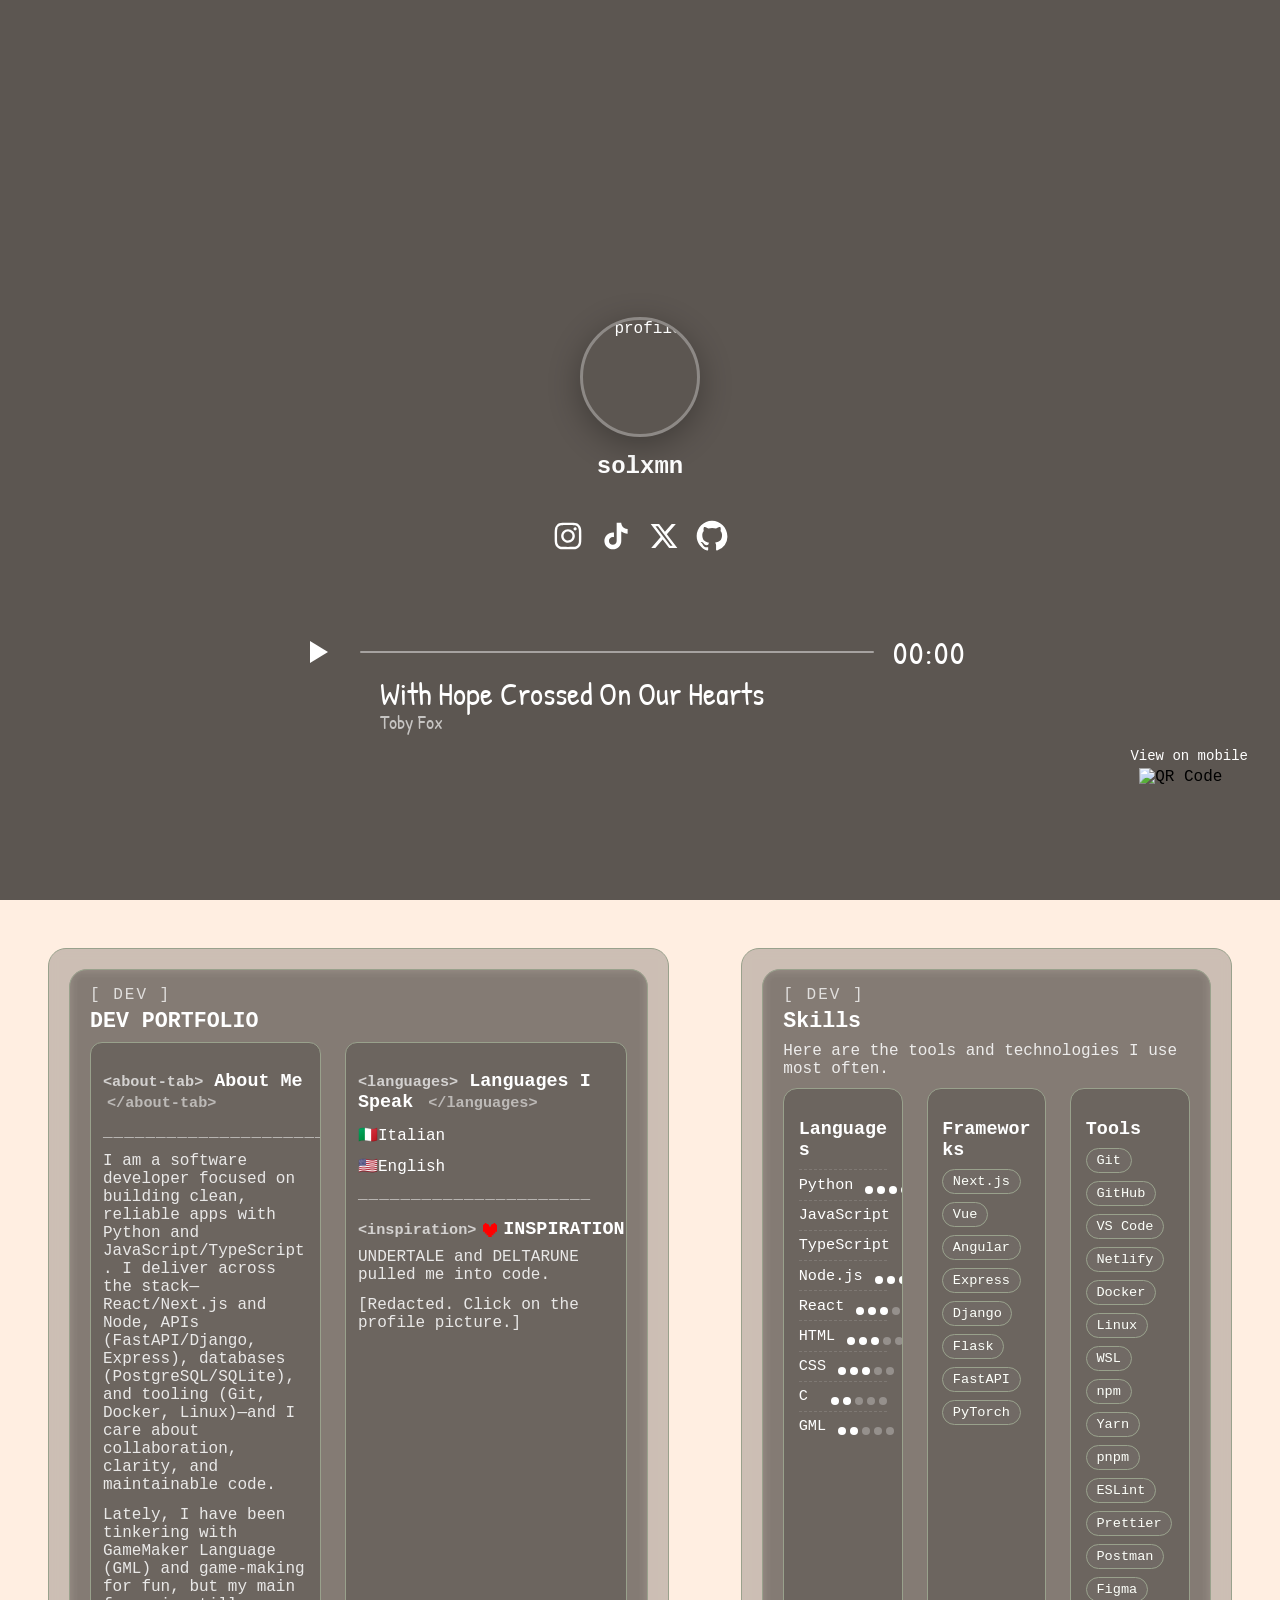
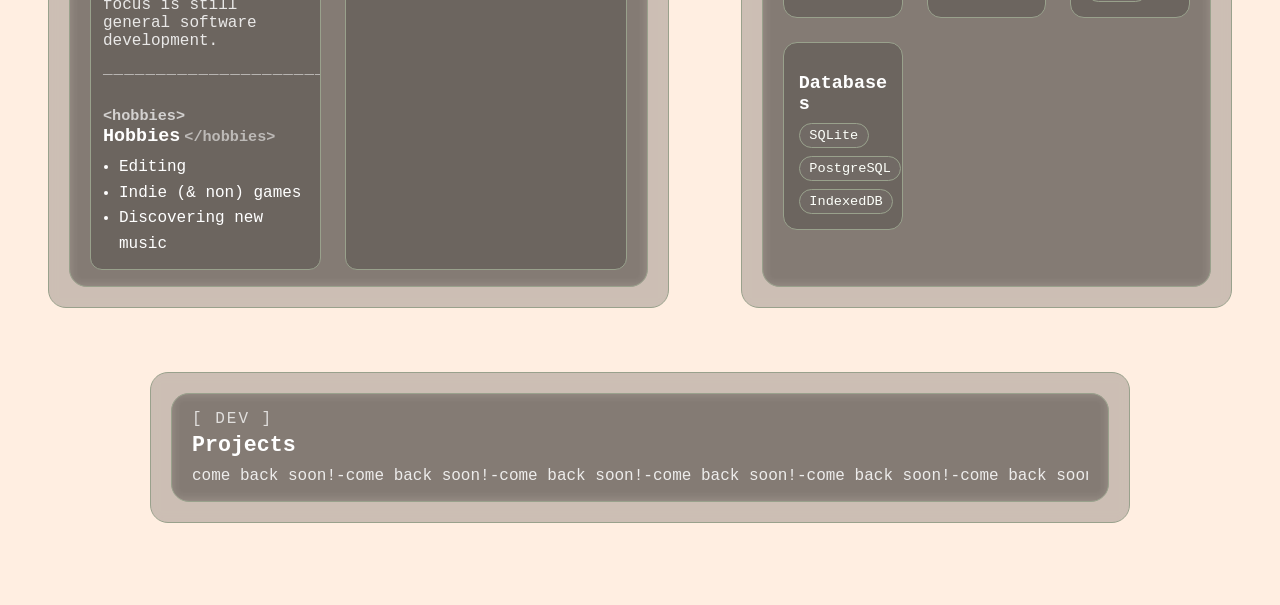
==== index.html @ a29a9b59 "add" ====
<!DOCTYPE html>
<html lang="en">
<head>
    <meta charset="UTF-8">
    <meta name="viewport" content="width=device-width, initial-scale=1.0">
    <title>solxmn | Instagram, TikTok</title>
    <style>
        @import url('https://fonts.googleapis.com/css2?family=Patrick+Hand&display=swap');
        * { margin: 0; padding: 0; box-sizing: border-box; }
        body { font-family: 'Space Mono', monospace; background-color: #ffeee1; overflow-x: hidden; }
        :root { --outer-card-bg: rgba(0,0,0,0.20); --subcard-bg: rgba(0,0,0,0.18); }

        #mobileOverlay { position: fixed; inset: 0; background: rgba(0,0,0,0.92); color: #fff; z-index: 3000; display: none; align-items: center; justify-content: center; text-align: center; padding: 2rem; }
        #mobileOverlay .inner { max-width: 520px; display: flex; flex-direction: column; gap: 0.75rem; }
        #mobileOverlay .title { font-family: 'Patrick Hand', cursive; font-size: 2rem; letter-spacing: 2px; }
        #mobileOverlay .message { font-size: 1.05rem; color: rgba(255,255,255,0.9); line-height: 1.6; }
        @media (max-width: 768px) {
            #mobileOverlay { display: flex; }
            html, body { height: 100%; }
            body { overflow: hidden; }
        }

        .background-video { position: fixed; top: 0; left: 0; width: 100%; height: 100%; object-fit: cover; z-index: -3; opacity: 0.3; filter: blur(20px); transform: scale(1.1); }
        
        .hero-background { position: relative; height: 100vh; width: 100%; overflow: hidden; }
        .hero-video { position: absolute; inset: 0; width: 100%; height: 100%; object-fit: cover; z-index: -2; }
        .hero-tint { position: absolute; inset: 0; background: rgba(0,0,0,0.64); z-index: -1; }
        .hero-content { position: relative; z-index: 1; display: flex; flex-direction: column; align-items: center; justify-content: center; height: 100vh; color: #fff; text-align: center; }

        .profile-video-container { width: 120px; height: 120px; border-radius: 50%; overflow: hidden; margin-bottom: 1rem; position: relative; border: 3px solid rgba(255,255,255,0.3); box-shadow: 0 8px 32px rgba(0,0,0,0.3); pointer-events: auto; cursor: pointer; user-select: auto; }
        .profile-video-wrapper { position: relative; width: 100%; height: 100%; }
        .profile-video-wrapper img { position: absolute; inset: 0; width: 100%; height: 100%; object-fit: cover; object-position: 45% 50%; display: block; }
        .profile-title { font-size: 1.5rem; font-weight: 700; margin-bottom: 0.5rem; }
        .profile-description { font-size: 1rem; opacity: 0.9; margin-bottom: 2rem; }

        .social-icons { display: flex; gap: 1rem; margin-bottom: 2rem; }
        .social-icon { width: 32px; height: 32px; color: white; transition: transform 0.2s; }
        .social-icon:hover { transform: scale(1.075); }

        
        .top-bar { position: fixed; top: 0; left: 0; right: 0; z-index: 200; padding: 1rem; }
        .top-bar-content { max-width: 580px; margin: 0 auto; display: flex; justify-content: space-between; align-items: center; }

        @media (max-width: 768px) {
            .profile-video-container { width: 100px; height: 100px; }
        }

        .click-prompt { font-family: 'Patrick Hand', cursive; font-size: 1.1rem; color: rgba(255, 255, 255, 0.4); text-align: center; margin-bottom: 0.75rem; letter-spacing: 1px; animation: float-text 2s ease-in-out infinite; }
        @keyframes float-text { 0%, 100% { transform: translateY(0px); } 50% { transform: translateY(-8px); } }
        
        .media-player { margin-top: 3rem; color: #fff; display: flex; flex-direction: column; align-items: center; gap: 0.25rem; user-select: none; position: absolute; left: 50%; transform: translateX(-50%); top: calc(50vh + 120px); z-index: 400; padding: 0.75rem 0; }
        .player-row { display: flex; align-items: center; gap: 1rem; }
        .play-button { width: 44px; height: 44px; background: transparent; border: none; cursor: pointer; display: grid; place-items: center; }
        .play-button .icon-play { width: 0; height: 0; border-left: 18px solid #fff; border-top: 11px solid transparent; border-bottom: 11px solid transparent; }
        .play-button .icon-pause { position: relative; width: 18px; height: 22px; display: none; }
        .play-button .icon-pause:before, .play-button .icon-pause:after { content: ''; position: absolute; top: 0; bottom: 0; width: 5px; border-radius: 1px; background: #fff; }
        .play-button .icon-pause:before { left: 0; } .play-button .icon-pause:after { right: 0; }
        .media-player.playing .icon-play { display: none; } .media-player.playing .icon-pause { display: block; }

        .progress-container { position: relative; width: 520px; height: 26px; cursor: pointer; }
        .progress-base, .progress-fill { position: absolute; left: 0; right: 0; top: 50%; transform: translateY(-50%); height: 14px; pointer-events: none; }
        .progress-fill { overflow: hidden; width: 0%; }
        .progress-base svg, .progress-fill svg { width: 100%; height: 14px; display: block; }
        .progress-base path { stroke: rgba(255,255,255,0.45); stroke-width: 2; fill: none; stroke-linecap: round; }
        .progress-fill path { stroke: #fff; stroke-width: 2; fill: none; stroke-linecap: round; }

        .time-text { font-family: 'Patrick Hand', cursive; font-size: 2rem; letter-spacing: 2px; min-width: 90px; text-align: left; }
        .track-meta { text-align: left; width: 100%; max-width: 520px; }
        .track-title { font-family: 'Patrick Hand', cursive; font-size: 2rem; line-height: 1; }
        .track-artist { font-family: 'Patrick Hand', cursive; font-size: 1.25rem; color: rgba(255,255,255,0.65); line-height: 1; margin-top: 0.15rem; }
        @media (max-width: 768px) { .progress-container { width: 300px; } .time-text { font-size: 1.6rem; min-width: 70px; } .track-meta { max-width: 300px; } .track-title { font-size: 1.6rem; } .track-artist { font-size: 1rem; } }

        
    .scroll-prompt { position: absolute; left: 50%; transform: translateX(-50%); bottom: 48px; color: #fff; text-align: center; z-index: 401; user-select: none; pointer-events: none; transition: opacity 0.35s ease; opacity: 0.9; }
        .scroll-prompt.hidden { opacity: 0; }
        .scroll-prompt .prompt-text { font-family: 'Patrick Hand', cursive; font-size: 2rem; letter-spacing: 2px; text-shadow: 0 2px 10px rgba(0,0,0,0.45); }
        .scroll-prompt .arrow { margin: 0.35rem auto 0; width: 42px; height: 42px; animation: arrowBounce 1.6s ease-in-out infinite; opacity: 0.95; }
        .scroll-prompt .arrow svg { width: 100%; height: 100%; display: block; }
        @keyframes arrowBounce { 0%,100% { transform: translateY(0); } 50% { transform: translateY(8px); } }

        
        .ascii-sep { display: block; clear: both; width: 100%; margin: 0.6rem 0 0.7rem 0; color: rgba(255,255,255,0.65); letter-spacing: 1px; font-family: 'Space Mono', monospace; }
        .ascii-title { font-family: 'Space Mono', monospace; color: rgba(255,255,255,0.75); letter-spacing: 2px; margin-bottom: 0.3rem; }
        .ascii-ruler { position: absolute; left: 6px; top: 28px; bottom: 16px; width: 8px; pointer-events: none; color: rgba(255,255,255,0.5); font-family: 'Space Mono', monospace; font-size: 12px; line-height: 12px; white-space: pre; }
        .tag { font-family: 'Space Mono', monospace; color: rgba(255,255,255,0.7); font-size: 0.85rem; }
        .tag-close { color: rgba(255,255,255,0.55); margin-left: 0.25rem; }
        .section-header { display: flex; align-items: center; gap: 0.5rem; }
        .title-with-hearts { display: inline-flex; align-items: center; gap: 0.4rem; }
        .heart-inline { width: 14px; height: 14px; }

        /* Keep closing tag tight to the right heart */
        #about .section-header .title-with-hearts { display: inline-flex; white-space: nowrap; }
        #about .section-header .title-with-hearts .tag-close { margin-left: 0.25rem; margin-right: 0; }

        
    .ascii-card { position: relative; padding: 1rem 1.25rem; border: 1px solid #99a18c; border-radius: 18px; color: #ffffff; background: var(--outer-card-bg); backdrop-filter: blur(6px); -webkit-backdrop-filter: blur(6px); overflow: hidden; width: 100%; box-sizing: border-box; }
        .ascii-card:before { content: "+------------------------------+"; position: absolute; top: -12px; left: 8px; font-family: 'Space Mono', monospace; font-size: 12px; color: rgba(255,255,255,0.55); }
        .ascii-card:after { content: "+------------------------------+"; position: absolute; bottom: -12px; right: 8px; font-family: 'Space Mono', monospace; font-size: 12px; color: rgba(255,255,255,0.55); }
        
        
        @media (max-width: 479px) {
            .ascii-card { padding: 0.85rem 1rem; }
            .ascii-card:before, .ascii-card:after { font-size: 11px; }
            .ascii-card:before { left: 6px; }
            .ascii-card:after { right: 6px; }
        }

        
        .section { position: relative; z-index: 1; padding: 1rem; margin: 2rem auto; }
    .section .section-inner { max-width: 980px; margin: 0 auto; padding: 1.25rem; border: 1px solid #99a18c; border-radius: 18px; color: #ffffff; background: var(--outer-card-bg); backdrop-filter: blur(6px); -webkit-backdrop-filter: blur(6px); overflow: hidden; }
        
        
        @media (max-width: 479px) {
            .section { padding: 0.5rem; margin: 1.5rem auto; }
            .section .section-inner { padding: 1rem; }
        }
        
        @media (min-width: 480px) and (max-width: 767px) {
            .section { padding: 0.75rem; margin: 1.75rem auto; }
            .section .section-inner { padding: 1.1rem; }
        }
        
        .section h2 { font-size: 1.35rem; margin-bottom: 0.6rem; }
        .section h3 { font-size: 1.05rem; margin: 1rem 0 0.5rem; }
    .section .muted { color: rgba(255,255,255,0.85); }
    
    #skills .section-inner { background: var(--outer-card-bg); }

        
    .about-skills-grid { max-width: 1720px; margin: 2rem auto; padding: 0 1rem; display: grid; grid-template-columns: 1fr; gap: 2rem; }
        .about-skills-grid .section { margin: 0; min-width: 0; }
        .about-skills-grid .section .section-inner { max-width: none; width: 100%; margin: 0; min-width: 0; }
        .about-skills-grid .section .ascii-card { min-width: 0; }
        
        
        @media (min-width: 768px) {
            .about-skills-grid { padding: 0 2rem; gap: 2.5rem; }
        }
        
        
        @media (min-width: 1024px) {
            /* Make About wider and gently enlarge Skills */
            .about-skills-grid { grid-template-columns: 1.5fr 1.2fr; align-items: stretch; }
            .about-skills-grid .section { align-self: stretch; }
            
            .about-skills-grid .section,
            .about-skills-grid .section .section-inner,
            .about-skills-grid .section .ascii-card { height: 100%; }
            
            /* Prevent cards from hugging the viewport edges on medium/large screens */
            .about-skills-grid #about { margin-left: 0; margin-right: 0; }
            .about-skills-grid #skills { margin-left: 0; }
        }

        
        .skills-grid { display: grid; grid-template-columns: 1fr; gap: 1rem; margin-top: 0.6rem; width: 100%; overflow: hidden; }
    
    
    @media (max-width: 479px) {
        .skills-grid { gap: 0.8rem; }
        .skill-card { padding: 0.75rem; }
    }
    
     
    @media (min-width: 480px) and (max-width: 599px) { 
        .skills-grid { grid-template-columns: repeat(2, minmax(0,1fr)); gap: 1rem; } 
    }
    
     
    @media (min-width: 600px) and (max-width: 899px) { 
        .skills-grid { grid-template-columns: repeat(2, minmax(0,1fr)); gap: 1.25rem; } 
    }
    
     
    @media (min-width: 900px) and (max-width: 1199px) { 
        .skills-grid { grid-template-columns: repeat(2, minmax(0,1fr)); gap: 1.25rem; } 
    }
    
     
    @media (min-width: 1200px) { 
        .skills-grid { grid-template-columns: repeat(3, minmax(0,1fr)); gap: 1.5rem; } 
    }
    
    .skill-card { border: 1px solid #99a18c; border-radius: 14px; padding: 0.9rem; background: var(--subcard-bg); width: 100%; box-sizing: border-box; overflow: hidden; min-width: 0; }
        .skill-badges { display: flex; flex-wrap: wrap; gap: 0.5rem; margin-top: 0.5rem; }
        .badge { font-size: 0.85rem; padding: 0.25rem 0.6rem; border: 1px solid #99a18c; border-radius: 999px; color: #fdfffa; background: rgba(255,255,255,0.03); }
        
        
        @media (max-width: 479px) {
            .skill-badges { gap: 0.4rem; }
            .badge { font-size: 0.8rem; padding: 0.2rem 0.5rem; }
        }
        .level { display: flex; align-items: center; gap: 0.25rem; margin-top: 0.6rem; }
        .dot { width: 8px; height: 8px; border-radius: 50%; background: rgba(255,255,255,0.28); }
        .dot.filled { background: #ffffff; }
        .skill-row { display: flex; align-items: center; justify-content: space-between; gap: 0.75rem; padding: 0.35rem 0; border-top: 1px dashed rgba(255,255,255,0.12); }
        .skill-row:first-child { border-top: none; }
        .skill-name { font-size: 0.95rem; word-wrap: break-word; overflow-wrap: break-word; }

        
        .projects-grid { display: grid; grid-template-columns: 1fr; gap: 1rem; }
        @media (min-width: 780px) { .projects-grid { grid-template-columns: repeat(2, minmax(0,1fr)); } }
    .project-card { display: flex; flex-direction: column; gap: 0.75rem; border: 1px solid #99a18c; border-radius: 16px; padding: 1rem; background: rgba(0,0,0,0.18); }
        .project-title { font-size: 1.1rem; font-weight: 700; }
        .project-desc { color: rgba(255,255,255,0.9); line-height: 1.55; }
        .tech-list { display: flex; flex-wrap: wrap; gap: 0.4rem; }
        .tech { font-size: 0.8rem; padding: 0.2rem 0.5rem; border: 1px solid #99a18c; border-radius: 999px; color: #fdfffa; background: rgba(255,255,255,0.06); }
        .project-actions { display: flex; gap: 0.5rem; margin-top: 0.25rem; }
        .btn { display: inline-block; padding: 0.5rem 0.9rem; border-radius: 12px; border: 1px solid #99a18c; color: #fdfffa; text-decoration: none; transition: background 0.2s, transform 0.2s; }
        .btn:hover { background: #99a18c; transform: translateY(-1px); }
        .btn.secondary { background: rgba(255,255,255,0.03); }
        .btn[aria-disabled="true"] { opacity: 0.6; pointer-events: none; }

    
    .marquee { position: relative; overflow: hidden; width: 100%; margin-top: 0.5rem; }
    .marquee__track { display: inline-flex; white-space: nowrap; gap: 0; align-items: center; will-change: transform; animation: marquee-left 14s linear infinite; font-size: 0; }
    .marquee__item { flex: 0 0 auto; font-size: 1rem; }
    @keyframes marquee-left { from { transform: translateX(0); } to { transform: translateX(-50%); } }
    @media (prefers-reduced-motion: reduce) { .marquee__track { animation: none; } }

    
    .ascii-card h2 { margin-top: 0.25rem; }
        #about .about-grid { display: grid; grid-template-columns: 1fr; gap: 1rem; margin-top: 0.5rem; overflow: hidden; }
    
    
    @media (min-width: 480px) {
        #about .about-grid { gap: 1.25rem; }
    }
    
     
    @media (min-width: 780px) { 
        #about .about-grid { grid-template-columns: 0.9fr 1.1fr; gap: 1.5rem; } 
    }
    
    #about .card-block { background: var(--subcard-bg); border: 1px solid #99a18c; border-radius: 12px; padding: 0.75rem; width: 100%; box-sizing: border-box; overflow: hidden; }
    
    
    @media (max-width: 479px) {
        #about .card-block { padding: 0.65rem; }
        #about .about-grid { gap: 0.8rem; }
    }
        #about ul { margin-left: 1rem; line-height: 1.6; word-wrap: break-word; }
        #about .kv { display: grid; grid-template-columns: auto 1fr; gap: 0.25rem 0.5rem; align-items: baseline; }
        #about .kv dt { color: rgba(255,255,255,0.85); word-wrap: break-word; }
        #about .kv dd { color: rgba(255,255,255,0.95); word-wrap: break-word; }
    #about .spoken-langs { line-height: 1.9; }
    
    #about .spoken-langs + .ascii-sep { margin-top: 0.2rem; }
    
    #about h3 { font-size: 1.15rem; word-wrap: break-word; }
    #about .tag, #about .tag-close { font-size: 0.95rem; }
    #about p { word-wrap: break-word; overflow-wrap: break-word; }
    
    #skills h3 { font-size: 1.15rem; word-wrap: break-word; }
    #skills p { word-wrap: break-word; overflow-wrap: break-word; }
    
    #about .inspiration-lead { margin-bottom: 0.5rem; }
    #about .inspiration-list { margin-left: 1rem; line-height: 1.9; margin-top: 0.6rem; margin-bottom: 0.85rem; }
    #about .inspiration-list li { margin: 0.35rem 0 0.6rem; }
    #about .inspiration-list strong { font-weight: 800; letter-spacing: 1px; font-size: 1.12rem; }
    #about .inspiration-note { margin-top: 0.65rem; }
    #about .games-block { margin-top: 0.35rem; }
    #about .game-title { font-weight: 700; letter-spacing: 1px; font-size: 1.2rem; }

        
        .qr-code { position: fixed; bottom: 2rem; right: 2rem; z-index: 1000; display: flex; flex-direction: column; align-items: center; gap: 0.25rem; opacity: 0; transition: opacity 0.3s; }
        @media (min-width: 1022px) { .qr-code { opacity: 1; } }
        .qr-text { color: #fff; font-size: 0.875rem; font-weight: 500; text-align: center; mix-blend-mode: difference; }
        .qr-image { width: 100px; height: 100px; display: flex; align-items: center; justify-content: center; }
        .qr-image img { width: 100%; height: 100%; }
    </style>
    <script src="script.js" defer></script>
    <script>
        window.hasVisitedRedesign = localStorage.getItem('visitedRedesign') === 'true';
        document.addEventListener('DOMContentLoaded', () => {
            const fullInspirationText = document.getElementById('fullInspirationText');
            if (fullInspirationText) {
                fullInspirationText.style.display = window.hasVisitedRedesign ? 'block' : 'none';
            }
            const redactedText = document.getElementById('redactedText');
            if (redactedText) {
                redactedText.style.display = window.hasVisitedRedesign ? 'none' : 'block';
            }
        });
    </script>

</head>
<body>

<script type="module">
import { getDiscordGifUrl } from "./av.js";

// Top-level await works in <script type="module">
let gifUrl = null;

try {
    gifUrl = await getDiscordGifUrl();
} catch (error) {
    console.warn("Failed to fetch Discord GIF, using fallback:", error);
}

if (!gifUrl) {
    gifUrl = "https://fuchsia-grata-24.tiiny.site/somk.gif"; // Fallback to default gif
}

// Set the profile picture
const profileImg = document.querySelector('.profile-video-wrapper img');
if (profileImg) {
    profileImg.src = gifUrl;
    console.log("Avatar loaded:", gifUrl);
} else {
    console.error("Profile image element not found");
}
</script>

    <div id="mobileOverlay" role="dialog" aria-modal="true" aria-labelledby="mobileOverlayTitle">
        <div class="inner">
            <div class="title" id="mobileOverlayTitle">Desktop recommended</div>
            <div class="message">For the full experience, please view this portfolio on a desktop screen.</div>
        </div>
    </div>
    
    <div class="top-bar">
        <div class="top-bar-content">
        </div>
    </div>
    <div class="hero-background">
        <video class="hero-video" autoplay muted loop playsinline src="static/videos/river.mov"></video>
        <div class="hero-tint"></div>
        
        <div class="hero-content">
            <div class="profile-video-container">
                <div class="profile-video-wrapper">
                    <img src="" alt="profile" loading="eager" />
                </div>
            </div>
            
            <h1 class="profile-title">solxmn</h1>
        <p class="profile-description"></p>
            
            <div class="social-icons">
                <a href="https://www.instagram.com/soxl.mn/" target="_blank" rel="noopener noreferrer" class="social-icon">
                    <svg width="32" height="32" viewBox="0 0 24 24" fill="currentColor">
                        <path d="M12 2C9.2912 2 8.94131 2 7.86907 2.05643C7.03985 2.07241 6.21934 2.22888 5.44244 2.51919C4.78781 2.77878 4.23476 3.11738 3.67043 3.68172C3.11738 4.23476 2.76749 4.78781 2.51919 5.45372C2.27088 6.08578 2.10158 6.80813 2.05643 7.88036C2.01129 8.94131 2 9.27991 2 12C2 14.7088 2 15.0474 2.05643 16.1196C2.10158 17.1919 2.28217 17.9255 2.51919 18.5576C2.77878 19.2122 3.11738 19.7652 3.67043 20.3296C4.23476 20.8826 4.78781 21.2325 5.44244 21.4808C6.08578 21.7291 6.80813 21.8984 7.86907 21.9436C8.94131 21.9887 9.27991 22 12 22C14.7088 22 15.0474 22 16.1196 21.9436C17.1806 21.8984 17.9142 21.7178 18.5463 21.4808C19.2137 21.2306 19.8184 20.8377 20.3183 20.3296C20.8826 19.7652 21.2212 19.2009 21.4695 18.5576C21.7178 17.9142 21.8871 17.1919 21.9436 16.1196C21.9887 15.0587 22 14.7201 22 12C22 9.2912 21.9887 8.9526 21.9436 7.88036C21.9225 7.05065 21.7622 6.23037 21.4695 5.45372C21.2189 4.78649 20.8261 4.18182 20.3183 3.68172C19.754 3.11738 19.2122 2.77878 18.5463 2.51919C17.7686 2.23315 16.9482 2.08051 16.1196 2.06772C15.0474 2.01129 14.7088 2 12 2ZM11.0971 3.80587H12C14.6637 3.80587 14.9797 3.80587 16.0406 3.8623C16.6724 3.8686 17.2985 3.98313 17.8916 4.2009C18.3657 4.38149 18.693 4.59594 19.0429 4.94582C19.3928 5.29571 19.6072 5.63431 19.7991 6.09706C19.9345 6.45824 20.0925 6.97743 20.1377 7.95937C20.1828 9.00903 20.1941 9.32506 20.1941 12C20.1941 14.6637 20.1941 14.9797 20.1377 16.0406C20.1314 16.6724 20.0169 17.2985 19.7991 17.8916C19.6185 18.3657 19.3928 18.693 19.0429 19.0429C18.7043 19.3928 18.3657 19.6072 17.8916 19.7878C17.2992 20.0094 16.6731 20.1278 16.0406 20.1377C14.9797 20.1828 14.6637 20.1941 12 20.1941C9.32506 20.1941 9.00903 20.1941 7.95937 20.1377C7.3238 20.1322 6.69388 20.0177 6.09706 19.7991C5.63431 19.6072 5.307 19.3928 4.94582 19.0429C4.60722 18.7043 4.38149 18.3657 4.2009 17.8916C3.98313 17.2985 3.8686 16.6724 3.8623 16.0406C3.80587 14.9797 3.79458 14.6637 3.79458 12C3.79458 9.32506 3.80587 9.00903 3.85102 7.95937C3.85602 7.32375 3.97057 6.69376 4.18962 6.09706C3.98149 5.63431 4.59594 5.307 4.94582 4.94582C5.29571 4.60722 5.62302 4.38149 6.09706 4.2009C6.69376 3.98185 7.32375 3.86731 7.95937 3.8623C8.87359 3.81716 9.23476 3.80587 11.0971 3.79458V3.80587ZM17.3386 5.46501C17.1815 5.46501 17.0259 5.49596 16.8808 5.55608C16.7356 5.6162 16.6037 5.70433 16.4926 5.81542C16.3815 5.92652 16.2934 6.05841 16.2333 6.20356C16.1732 6.34871 16.1422 6.50429 16.1422 6.6614C16.1422 6.81851 16.1732 6.97408 16.2333 7.11924C16.2934 7.26439 16.3815 7.39628 16.4926 7.50737C16.6037 7.61847 16.7356 7.70659 16.8808 7.76672C17.0259 7.82684 17.1815 7.85779 17.3386 7.85779C17.6559 7.85779 17.9602 7.73174 18.1846 7.50737C18.4089 7.28301 18.535 6.9787 18.535 6.6614C18.535 6.3441 18.4089 6.03979 18.1846 5.81542C17.9602 5.59106 17.6559 5.46501 17.3386 5.46501ZM12 6.86456C11.3256 6.86456 10.6578 6.99739 10.0348 7.25547C9.41169 7.51355 8.84556 7.89182 8.36869 8.36869C7.89182 8.84556 7.51355 9.41169 7.25547 10.0348C6.99739 10.6578 6.86456 11.3256 6.86456 12C6.86456 12.6744 6.99739 13.3422 7.25547 13.9652C7.51355 14.5883 7.89182 15.1544 8.36869 15.6313C8.84556 16.1082 9.41169 16.4864 10.0348 16.7445C10.6578 17.0026 11.3256 17.1354 12 17.1354C13.362 17.1354 14.6682 16.5944 15.6313 15.6313C16.5944 14.6682 17.1354 13.362 17.1354 12C17.1354 10.638 16.5944 9.33178 15.6313 8.36869C14.6682 7.40561 13.362 6.86456 12 6.86456ZM12 8.67043C12.4372 8.67043 12.8702 8.75655 13.2742 8.92388C13.6781 9.0912 14.0452 9.33646 14.3544 9.64564C14.6635 9.95482 14.9088 10.3219 15.0761 10.7258C15.2434 11.1298 15.3296 11.5628 15.3296 12C15.3296 12.4372 15.2434 12.8702 15.0761 13.2742C14.9088 13.6781 14.6635 14.0452 14.3544 14.3544C14.0452 14.6635 13.6781 14.9088 13.2742 15.0761C12.8702 15.2434 12.4372 15.3296 12 15.3296C11.1169 15.3296 10.2701 14.9788 9.64564 14.3544C9.02122 13.7299 8.67043 12.8831 8.67043 12C8.67043 11.1169 9.02122 10.2701 9.64564 9.64564C10.2701 9.02122 11.1169 8.67043 12 8.67043Z"/>
                    </svg>
                </a>
                <a href="https://tiktok.com/@_dont_know_yet" target="_blank" rel="noopener noreferrer" class="social-icon">
                    <svg width="32" height="32" viewBox="0 0 24 24" fill="currentColor">
                        <path d="M15.9453 8.68918V15.6727C15.9453 19.1598 13.1048 22.0004 9.6177 22.0004C8.27369 22.0004 7.01685 21.5717 5.99251 20.8525C4.35796 19.7047 3.29004 17.8085 3.29004 15.6727C3.29004 12.1783 6.12333 9.34505 9.6104 9.34505C9.90101 9.34505 10.1843 9.36685 10.4676 9.40318V12.9121H10.4386C10.3151 12.8758 10.1843 12.8394 10.0536 12.8177H9.9954C9.86466 12.8032 9.74114 12.7813 9.60309 12.7813C8.00491 12.7813 6.70448 14.0817 6.70448 15.6799C6.70448 17.2782 8.00491 18.5786 9.60309 18.5786C11.2014 18.5786 12.5018 17.2782 12.5018 15.6799V2.00037H15.938C15.938 2.29822 15.9671 2.58881 16.0179 2.87213C16.2649 4.1798 17.035 5.30584 18.1175 6.01053C18.873 6.50452 19.7593 6.78785 20.7182 6.78785V10.2241C18.9416 10.2241 17.288 9.65222 15.9453 8.68918Z"/>
                    </svg>
                </a>
                <a href="https://x.com/2_zilk" target="_blank" rel="noopener noreferrer" class="social-icon">
                    <svg width="32" height="32" viewBox="0 0 24 24" fill="currentColor">
                        <path d="M17.8048 2.96973H20.8705L14.1394 10.6338L22.0034 21.0304H15.8321L11.0004 14.7125L5.46893 21.0304H2.40328L9.53424 12.8331L2.00342 2.96973H8.32798L12.6932 8.74114L17.8048 2.96973ZM16.7318 19.231H18.4313L7.43494 4.70248H5.60888L16.7318 19.231Z"/>
                    </svg>
                </a>
                <a href="https://github.com/Fraczdev" target="_blank" rel="noopener noreferrer" class="social-icon" aria-label="GitHub (solxmn)">
                    <svg width="32" height="32" viewBox="0 0 24 24" fill="currentColor" xmlns="http://www.w3.org/2000/svg">
                        <path d="M12 0.5C5.73 0.5 0.5 5.73 0.5 12c0 5.09 3.29 9.4 7.86 10.93.58.11.79-.25.79-.56 0-.28-.01-1.02-.02-2-3.2.7-3.88-1.54-3.88-1.54-.53-1.34-1.28-1.7-1.28-1.7-1.05-.72.08-.71.08-.71 1.16.08 1.78 1.19 1.78 1.19 1.03 1.77 2.71 1.26 3.37.96.11-.75.4-1.26.73-1.55-2.55-.29-5.23-1.28-5.23-5.69 0-1.26.45-2.28 1.19-3.09-.12-.29-.52-1.46.11-3.04 0 0 .98-.31 3.2 1.18.93-.26 1.93-.39 2.92-.39.99 0 1.99.13 2.92.39 2.22-1.49 3.2-1.18 3.2-1.18.63 1.58.23 2.75.11 3.04.74.81 1.19 1.83 1.19 3.09 0 4.42-2.69 5.39-5.25 5.67.41.35.78 1.05.78 2.13 0 1.54-.01 2.78-.01 3.16 0 .31.21.67.8.55A10.51 10.51 0 0 0 23.5 12c0-6.27-5.23-11.5-11.5-11.5z"/>
                    </svg>
                </a>
            </div>

            <div class="media-player" id="mediaPlayer">
                <div class="player-row">
                    <button class="play-button" id="playBtn" aria-label="Play/Pause">
                        <span class="icon-play"></span>
                        <span class="icon-pause"></span>
                    </button>
                    <div class="progress-container" id="progressContainer" aria-label="Seek">
                        <div class="progress-base">
                            <svg viewBox="0 0 520 14" preserveAspectRatio="none">
                                <path d="M4 7 L516 7"/>
                            </svg>
                        </div>
                        <div class="progress-fill" id="progressFill" style="width:0%">
                            <svg viewBox="0 0 520 14" preserveAspectRatio="none">
                                <path d="M4 7 L516 7"/>
                            </svg>
                        </div>
                    </div>
                    <div class="time-text" id="timeText">00:00</div>
                </div>
                <div class="track-meta">
                    <div class="track-title" id="titleText">Title</div>
                    <div class="track-artist" id="artistText">Artist</div>
                </div>
                <audio id="audioEl" preload="metadata"></audio>
            </div>
            
            <div class="scroll-prompt" id="scrollPrompt" aria-hidden="false">
                <div class="prompt-text">Scroll down for more details</div>
                <div class="arrow" aria-hidden="true">
                    <svg viewBox="0 0 48 48" xmlns="http://www.w3.org/2000/svg">
                        <rect x="22" y="6" width="4" height="26" fill="#ffffff" rx="2"/>
                        <path d="M24 44 L14 34 H34 Z" fill="#ffffff"/>
                    </svg>
                </div>
            </div>
            
        </div>
    </div>

    <div class="about-skills-grid">
    <section class="section" id="about">
        <div class="section-inner" aria-labelledby="about-title">
            <div class="ascii-card">
                <div class="ascii-title">[ DEV ]</div>
                <h2 id="about-title">DEV PORTFOLIO</h2>
                <div class="about-grid">
                    <div class="card-block">
                                                <h3><span class="tag">&lt;about-tab&gt;</span> About Me <span class="tag tag-close">&lt;/about-tab&gt;</span></h3>
                        <pre class="ascii-sep">______________________</pre>
                        <p class="muted">I am a software developer focused on building clean, reliable apps with Python and JavaScript/TypeScript. I deliver across the stack—React/Next.js and Node, APIs (FastAPI/Django, Express), databases (PostgreSQL/SQLite), and tooling (Git, Docker, Linux)—and I care about collaboration, clarity, and maintainable code.</p>
                        <p class="muted" style="margin-top: 0.75rem;">Lately, I have been tinkering with GameMaker Language (GML) and game-making for fun, but my main focus is still general software development.</p>
                        <pre class="ascii-sep">______________________</pre>                        <dl class="kv">
                        </dl>
                        <h3><span class="tag">&lt;hobbies&gt;</span> Hobbies<span class="tag tag-close">&lt;/hobbies&gt;</span></h3>
                        <ul>
                            <li>Editing</li>
                            <li>Indie (& non) games</li>
                            <li>Discovering new music</li>
                        </ul>
                        
                    </div>
                    <div class="card-block">
                        <h3><span class="tag">&lt;languages&gt;</span> Languages I Speak <span class="tag tag-close">&lt;/languages&gt;</span></h3>
                        <p class="spoken-langs">🇮🇹Italian<br/>🇺🇸English</p>
                        <pre class="ascii-sep">______________________</pre>
                        <h3 class="section-header">
                            <span class="title-with-hearts">
                                <span class="tag">&lt;inspiration&gt;</span>
                                <svg class="heart-inline" viewBox="0 0 16 16" xmlns="http://www.w3.org/2000/svg" aria-hidden="true"><path fill="#fe0000" d="M2 0h2v1h2v1h1v2h2v-2h1v-1h2v-1h2v1h1v1h1v8h-2v2h-2v2h-2v2h-4v-2h-2v-2h-2v-2h-2v-8h1v-1h1v-1z"/></svg>
                                INSPIRATION
                                <svg class="heart-inline" viewBox="0 0 16 16" xmlns="http://www.w3.org/2000/svg" aria-hidden="true"><path fill="#fe0000" d="M2 0h2v1h2v1h1v2h2v-2h1v-1h2v-1h2v1h1v1h1v8h-2v2h-2v2h-2v2h-4v-2h-2v-2h-2v-2h-2v-8h1v-1h1v-1z"/></svg>
                                <span class="tag tag-close">&lt;/inspiration&gt;</span>
                            </span>
                        </h3>
                        <p class="muted">UNDERTALE and DELTARUNE pulled me into code.</p>
                        <p class="muted" id="redactedText" style="margin-top: 0.75rem; display: none;">[Redacted. Click on the profile picture.]</p>
                        <p class="muted" id="fullInspirationText" style="margin-top: 0.75rem; display: block;">To make the new design, I took inspiration from his projects, especially UNDERTALE. So, this site is me practicing those lessons: If my work feels even a fraction as alive as those games, I know I am on the right track.</p>
                    </div>
                </div>
            </div>
        </div>
    </section>

    <section class="section" id="skills">
        <div class="section-inner" aria-labelledby="skills-title">
            <div class="ascii-card">
                <div class="ascii-title">[ DEV ]</div>
                <h2 id="skills-title">Skills</h2>
                <p class="muted">Here are the tools and technologies I use most often.</p>

                <div class="skills-grid" role="list">
                <div class="skill-card" role="listitem">
                    <h3>Languages</h3>
                    <div class="skill-row"><span class="skill-name">Python</span><span class="level" aria-label="Python: 4 out of 5"><span class="dot filled"></span><span class="dot filled"></span><span class="dot filled"></span><span class="dot filled"></span><span class="dot"></span></span></div>
                    <div class="skill-row"><span class="skill-name">JavaScript</span><span class="level" aria-label="JavaScript: 3 out of 5"><span class="dot filled"></span><span class="dot filled"></span><span class="dot filled"></span><span class="dot"></span><span class="dot"></span></span></div>
                    <div class="skill-row"><span class="skill-name">TypeScript</span><span class="level" aria-label="TypeScript: 3 out of 5"><span class="dot filled"></span><span class="dot filled"></span><span class="dot filled"></span><span class="dot"></span><span class="dot"></span></span></div>
                    <div class="skill-row"><span class="skill-name">Node.js</span><span class="level" aria-label="Node.js: 3 out of 5"><span class="dot filled"></span><span class="dot filled"></span><span class="dot filled"></span><span class="dot"></span><span class="dot"></span></span></div>
                    <div class="skill-row"><span class="skill-name">React</span><span class="level" aria-label="React: 3 out of 5"><span class="dot filled"></span><span class="dot filled"></span><span class="dot filled"></span><span class="dot"></span><span class="dot"></span></span></div>
                    <div class="skill-row"><span class="skill-name">HTML</span><span class="level" aria-label="HTML: 3 out of 5"><span class="dot filled"></span><span class="dot filled"></span><span class="dot filled"></span><span class="dot"></span><span class="dot"></span></span></div>
                    <div class="skill-row"><span class="skill-name">CSS</span><span class="level" aria-label="CSS: 3 out of 5"><span class="dot filled"></span><span class="dot filled"></span><span class="dot filled"></span><span class="dot"></span><span class="dot"></span></span></div>
                    <div class="skill-row"><span class="skill-name">C</span><span class="level" aria-label="C: 2 out of 5"><span class="dot filled"></span><span class="dot filled"></span><span class="dot"></span><span class="dot"></span><span class="dot"></span></span></div>
                    <div class="skill-row"><span class="skill-name">GML</span><span class="level" aria-label="GML: 2 out of 5"><span class="dot filled"></span><span class="dot filled"></span><span class="dot"></span><span class="dot"></span><span class="dot"></span></span></div>
                    
                </div>

                <div class="skill-card" role="listitem">
                    <h3>Frameworks</h3>
                    <div class="skill-badges">
                        <span class="badge">Next.js</span>
                        <span class="badge">Vue</span>
                        <span class="badge">Angular</span>
                        <span class="badge">Express</span>
                        <span class="badge">Django</span>
                        <span class="badge">Flask</span>
                        <span class="badge">FastAPI</span>
                        <span class="badge">PyTorch</span>
                    </div>
                </div>

                <div class="skill-card" role="listitem">
                    <h3>Tools</h3>
                    <div class="skill-badges">
                        <span class="badge">Git</span>
                        <span class="badge">GitHub</span>
                        <span class="badge">VS Code</span>
                        <span class="badge">Netlify</span>
                        <span class="badge">Docker</span>
                        <span class="badge">Linux</span>
                        <span class="badge">WSL</span>
                        <span class="badge">npm</span>
                        <span class="badge">Yarn</span>
                        <span class="badge">pnpm</span>
                        <span class="badge">ESLint</span>
                        <span class="badge">Prettier</span>
                        <span class="badge">Postman</span>
                        <span class="badge">Figma</span>
                    </div>
                </div>

                <div class="skill-card" role="listitem">
                    <h3>Databases</h3>
                    <div class="skill-badges">
                        <span class="badge">SQLite</span>
                        <span class="badge">PostgreSQL</span>
                        <span class="badge">IndexedDB</span>
                    </div>
                </div>
                </div>
            </div>
        </div>
    </section>
    </div>

    <div class="qr-code">
        <p class="qr-text">View on mobile</p>
        <div class="qr-image" id="qr-code-container">
            <img src="static/images/QR.png" alt="QR Code" style="width: 100px; height: 100px;">
        </div>
    </div>

    <section class="section" id="projects">
        <div class="section-inner" aria-labelledby="projects-title">
            <div class="ascii-card">
                <div class="ascii-title">[ DEV ]</div>
                <h2 id="projects-title">Projects</h2>
                <div class="marquee" aria-label="Projects are coming soon">
                    <div class="marquee__track">
                        
                        <span class="marquee__item muted">come back soon!</span><span class="marquee__item muted" aria-hidden="true"> - </span>
                        <span class="marquee__item muted">come back soon!</span><span class="marquee__item muted" aria-hidden="true"> - </span>
                        <span class="marquee__item muted">come back soon!</span><span class="marquee__item muted" aria-hidden="true"> - </span>
                        <span class="marquee__item muted">come back soon!</span><span class="marquee__item muted" aria-hidden="true"> - </span>
                        <span class="marquee__item muted">come back soon!</span><span class="marquee__item muted" aria-hidden="true"> - </span>
                        <span class="marquee__item muted">come back soon!</span><span class="marquee__item muted" aria-hidden="true"> - </span>
                        <span class="marquee__item muted">come back soon!</span><span class="marquee__item muted" aria-hidden="true"> - </span>
                        <span class="marquee__item muted">come back soon!</span><span class="marquee__item muted" aria-hidden="true"> - </span>
                        
                        <span class="marquee__item muted">come back soon!</span><span class="marquee__item muted" aria-hidden="true"> - </span>
                        <span class="marquee__item muted">come back soon!</span><span class="marquee__item muted" aria-hidden="true"> - </span>
                        <span class="marquee__item muted">come back soon!</span><span class="marquee__item muted" aria-hidden="true"> - </span>
                        <span class="marquee__item muted">come back soon!</span><span class="marquee__item muted" aria-hidden="true"> - </span>
                        <span class="marquee__item muted">come back soon!</span><span class="marquee__item muted" aria-hidden="true"> - </span>
                        <span class="marquee__item muted">come back soon!</span><span class="marquee__item muted" aria-hidden="true"> - </span>
                        <span class="marquee__item muted">come back soon!</span><span class="marquee__item muted" aria-hidden="true"> - </span>
                        <span class="marquee__item muted">come back soon!</span><span class="marquee__item muted" aria-hidden="true"> - </span>
                    </div>
                </div>
            </div>
        </div>
    </section>
</body>
</html>
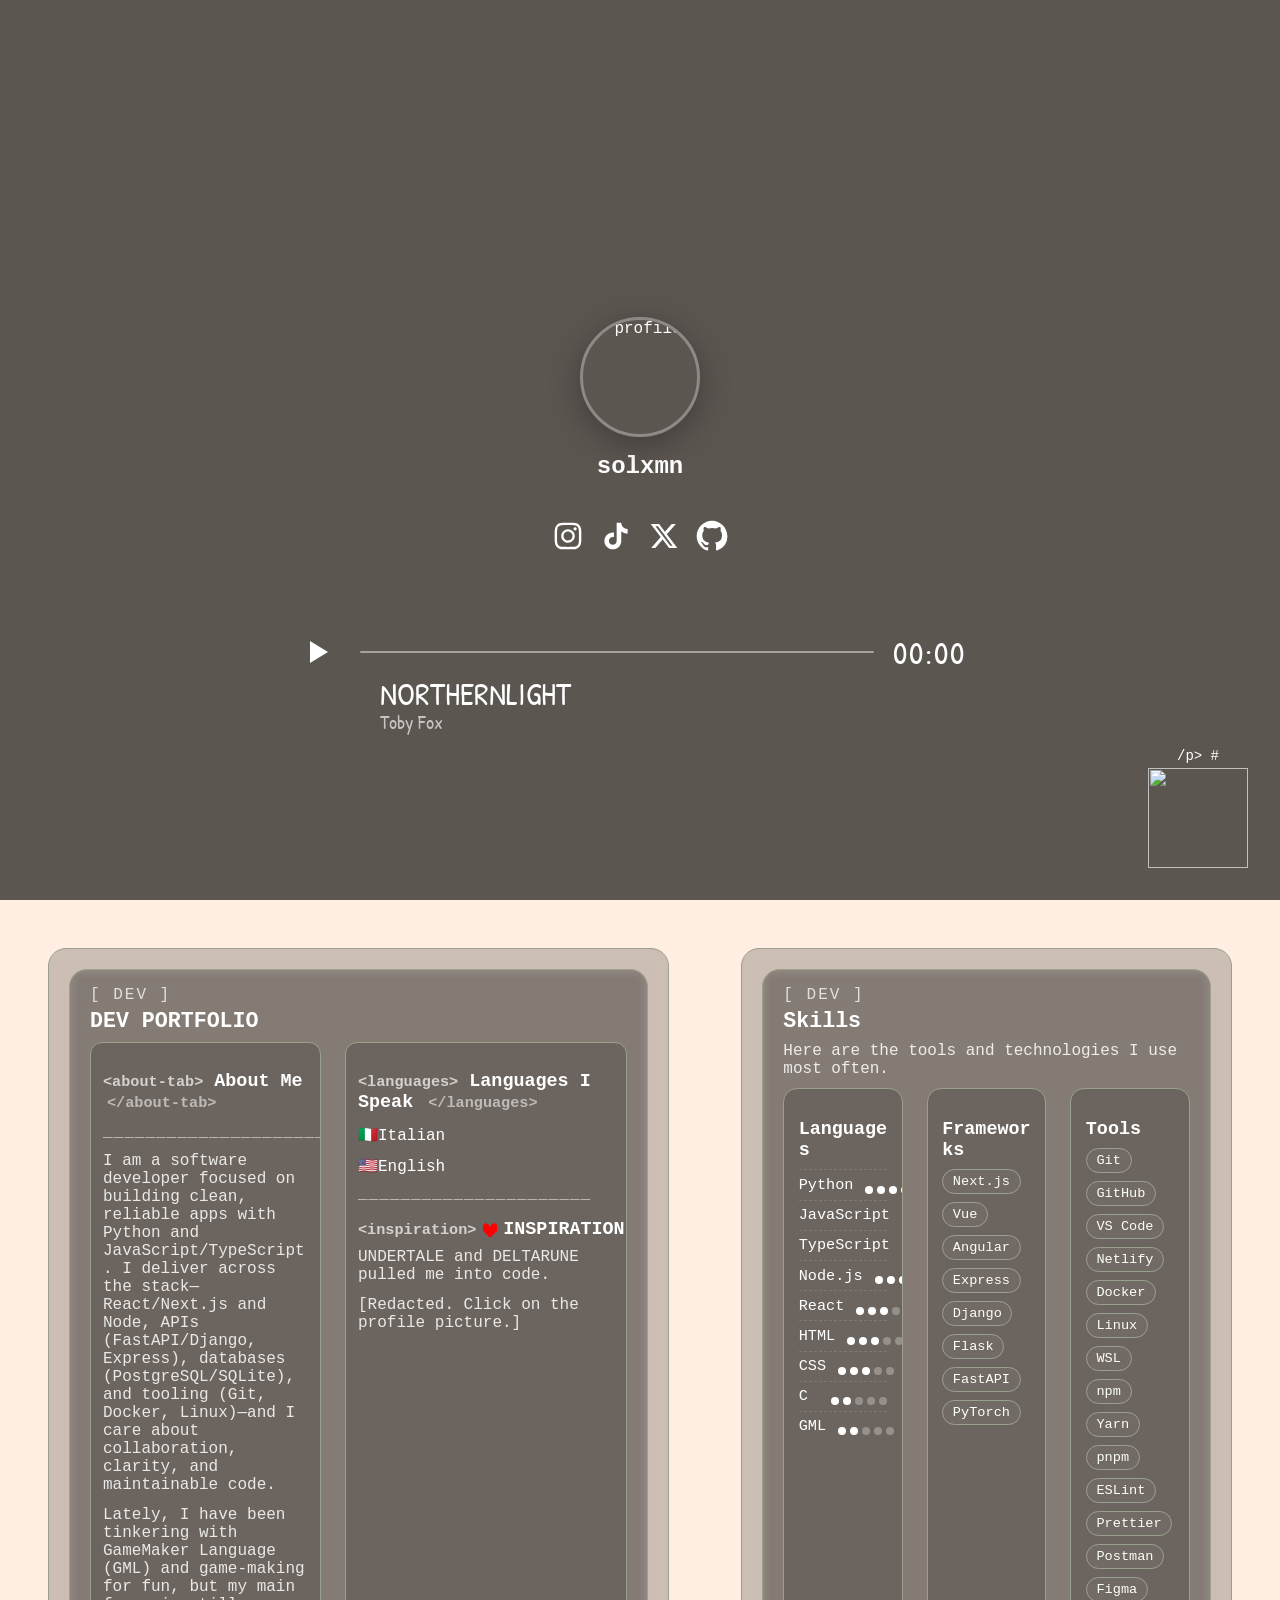
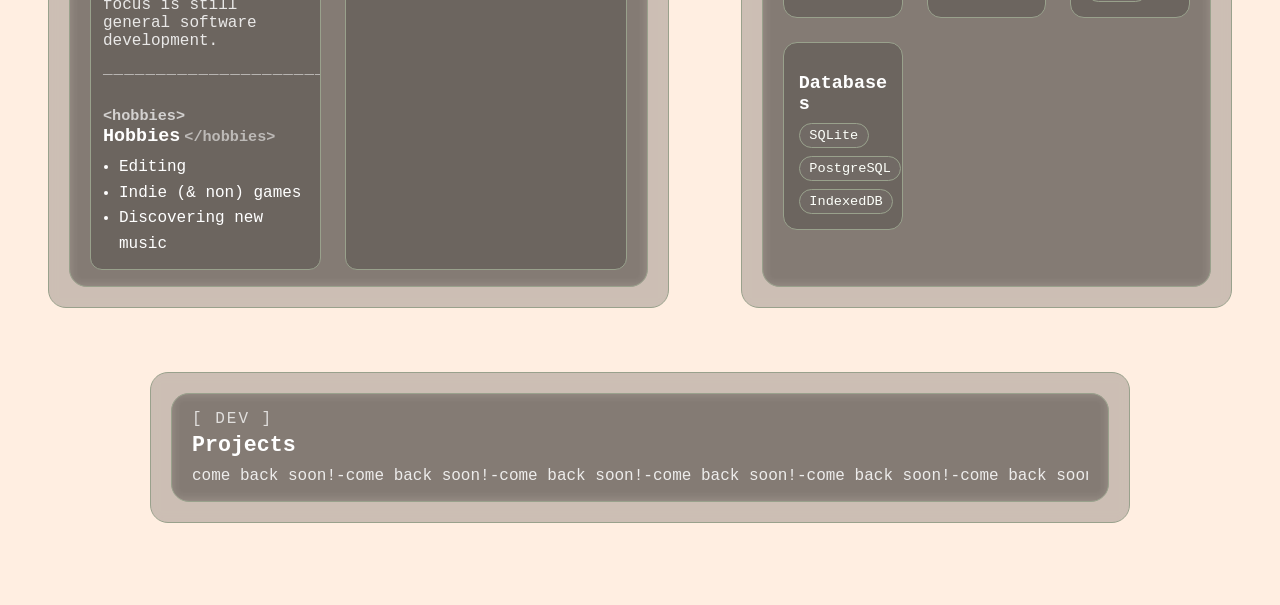
==== commit f6366f60: "removed qr code for mobile until mobile revamp" ====
--- a/index.html
+++ b/index.html
@@ -516,9 +516,9 @@
     </div>
 
     <div class="qr-code">
-        <p class="qr-text">View on mobile</p>
+        <p class="qr-text">/p> #
         <div class="qr-image" id="qr-code-container">
-            <img src="static/images/QR.png" alt="QR Code" style="width: 100px; height: 100px;">
+            <img src="" alt="" style="width: 100px; height: 100px;">
         </div>
     </div>
 
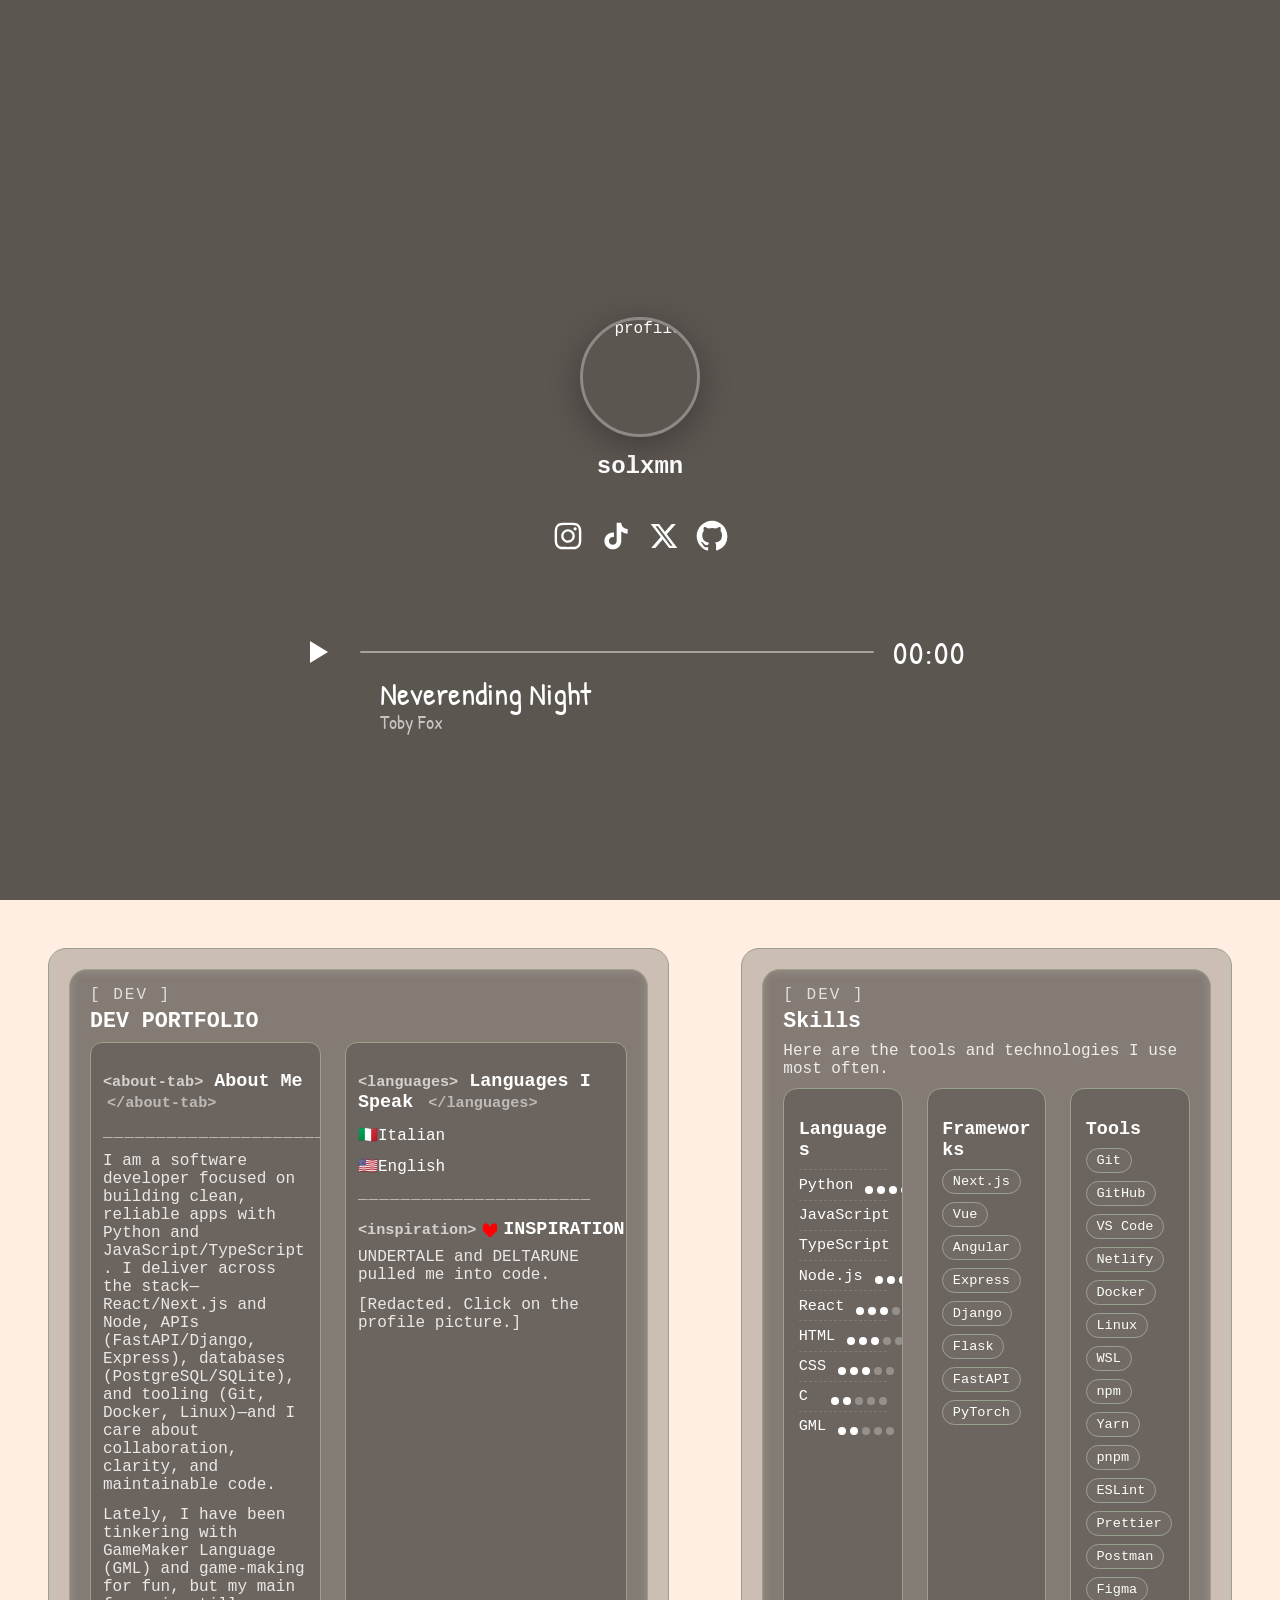
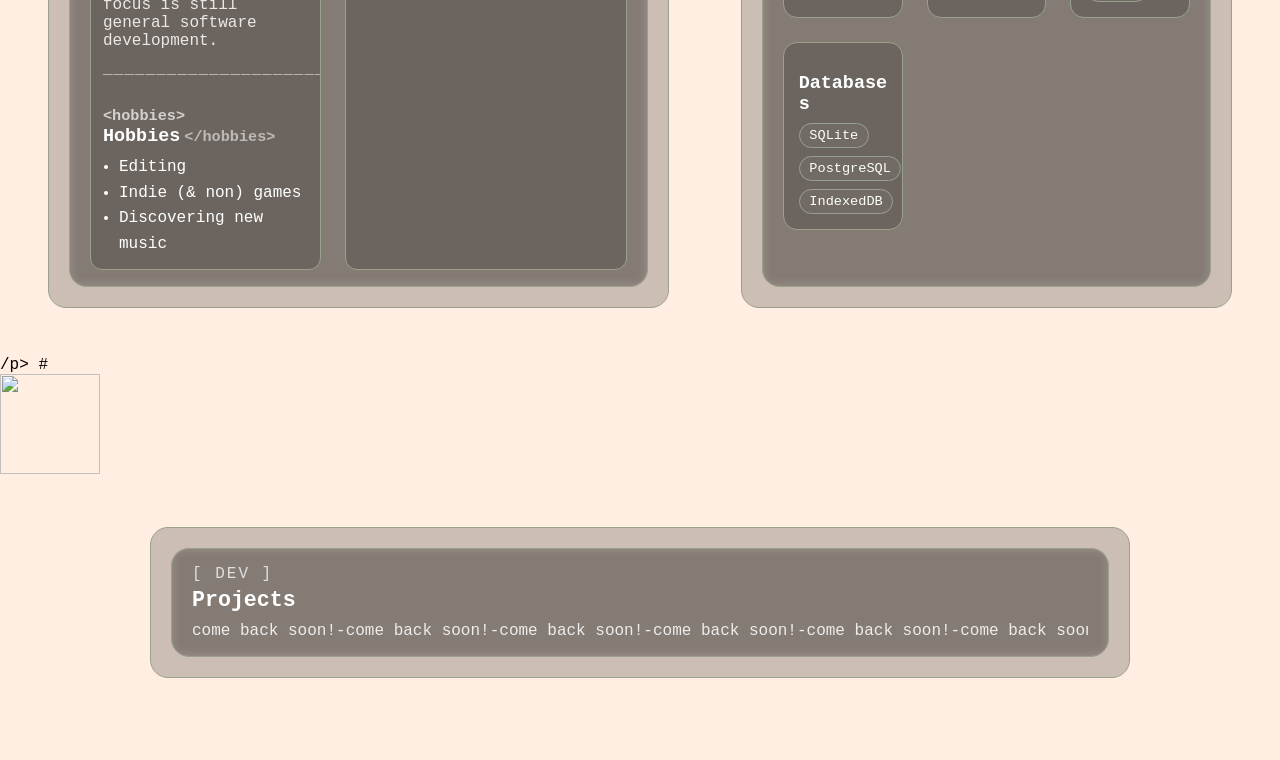
==== commit bf5c73b2: "Update index.html" ====
--- a/index.html
+++ b/index.html
@@ -263,11 +263,6 @@
     #about .game-title { font-weight: 700; letter-spacing: 1px; font-size: 1.2rem; }
 
         
-        .qr-code { position: fixed; bottom: 2rem; right: 2rem; z-index: 1000; display: flex; flex-direction: column; align-items: center; gap: 0.25rem; opacity: 0; transition: opacity 0.3s; }
-        @media (min-width: 1022px) { .qr-code { opacity: 1; } }
-        .qr-text { color: #fff; font-size: 0.875rem; font-weight: 500; text-align: center; mix-blend-mode: difference; }
-        .qr-image { width: 100px; height: 100px; display: flex; align-items: center; justify-content: center; }
-        .qr-image img { width: 100%; height: 100%; }
     </style>
     <script src="script.js" defer></script>
     <script>
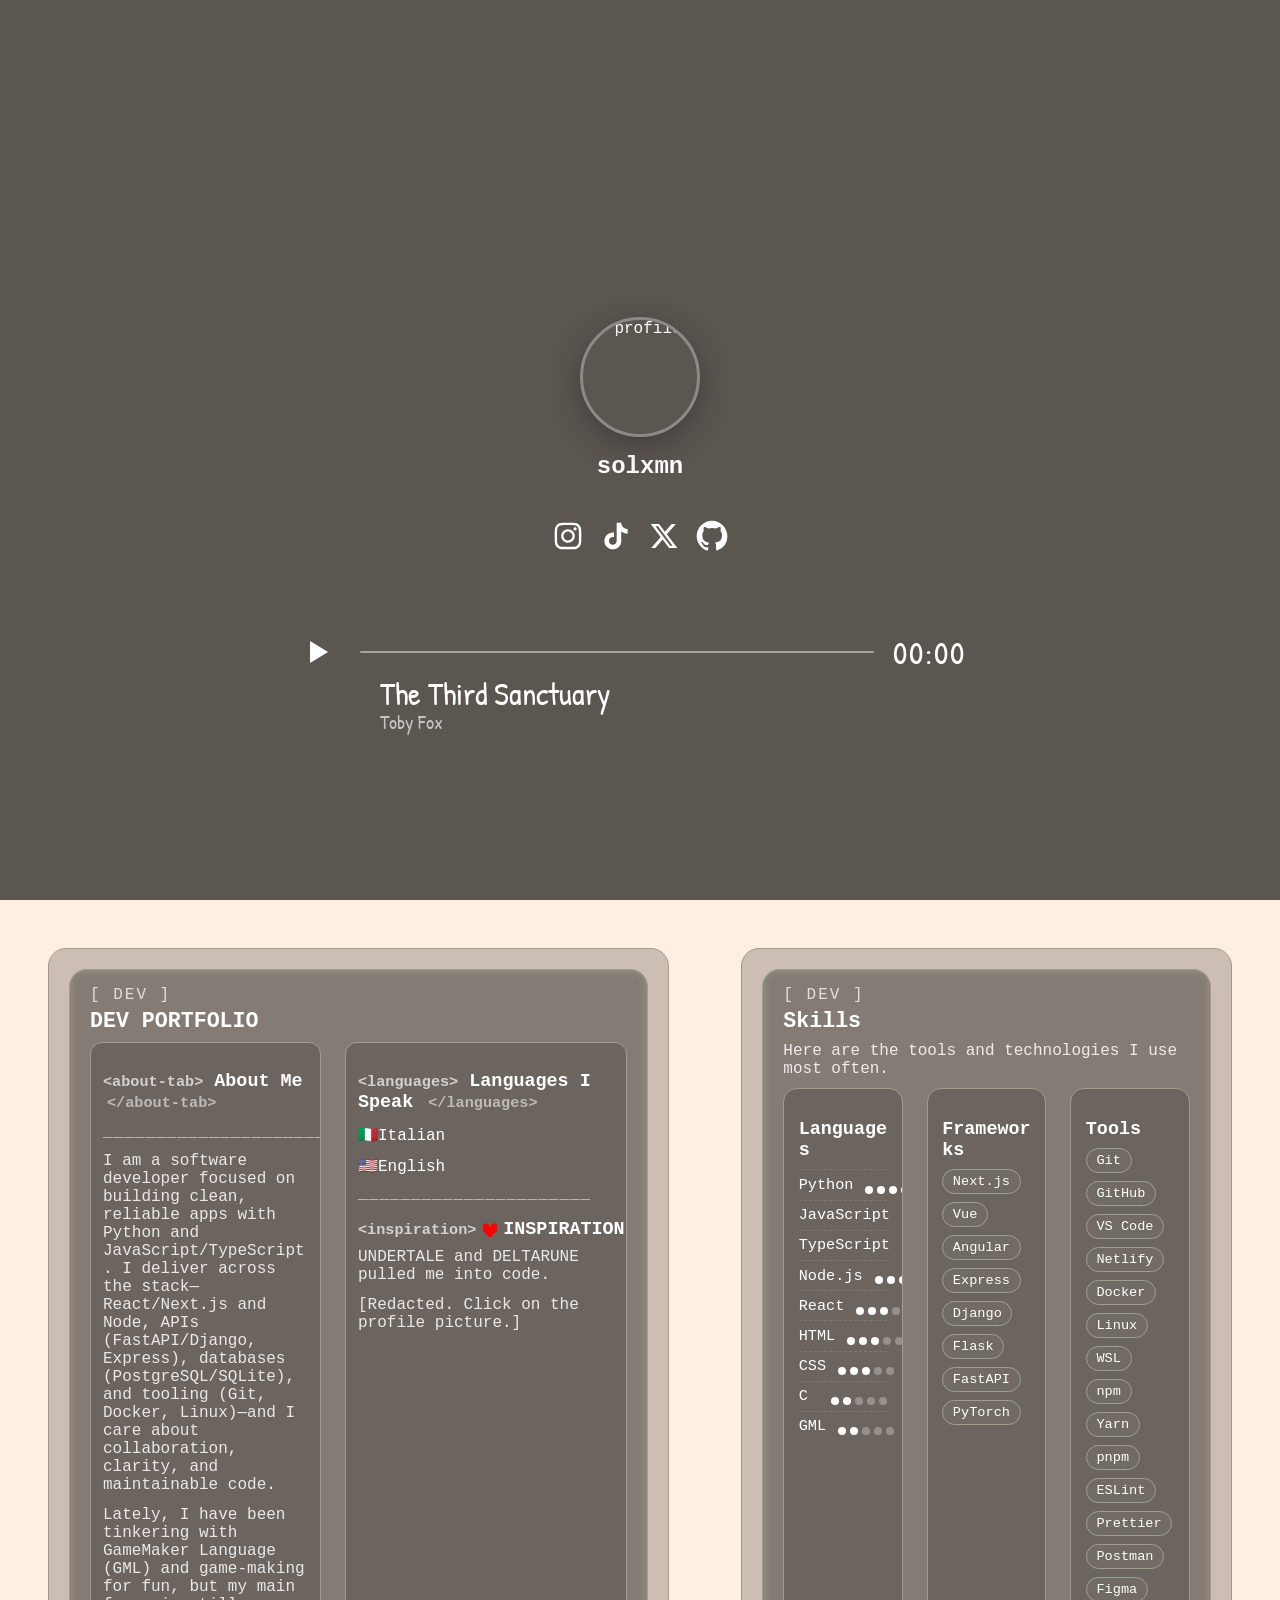
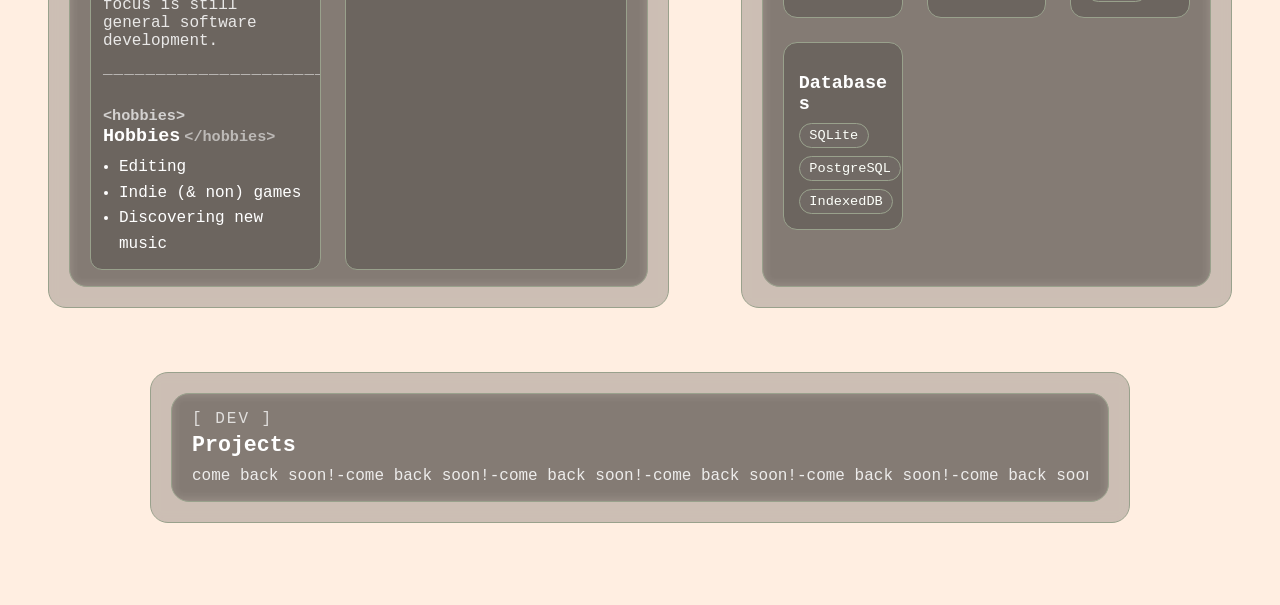
==== commit d3be78fd: "Update index.html finally removed qr" ====
--- a/index.html
+++ b/index.html
@@ -510,13 +510,6 @@
     </section>
     </div>
 
-    <div class="qr-code">
-        <p class="qr-text">/p> #
-        <div class="qr-image" id="qr-code-container">
-            <img src="" alt="" style="width: 100px; height: 100px;">
-        </div>
-    </div>
-
     <section class="section" id="projects">
         <div class="section-inner" aria-labelledby="projects-title">
             <div class="ascii-card">
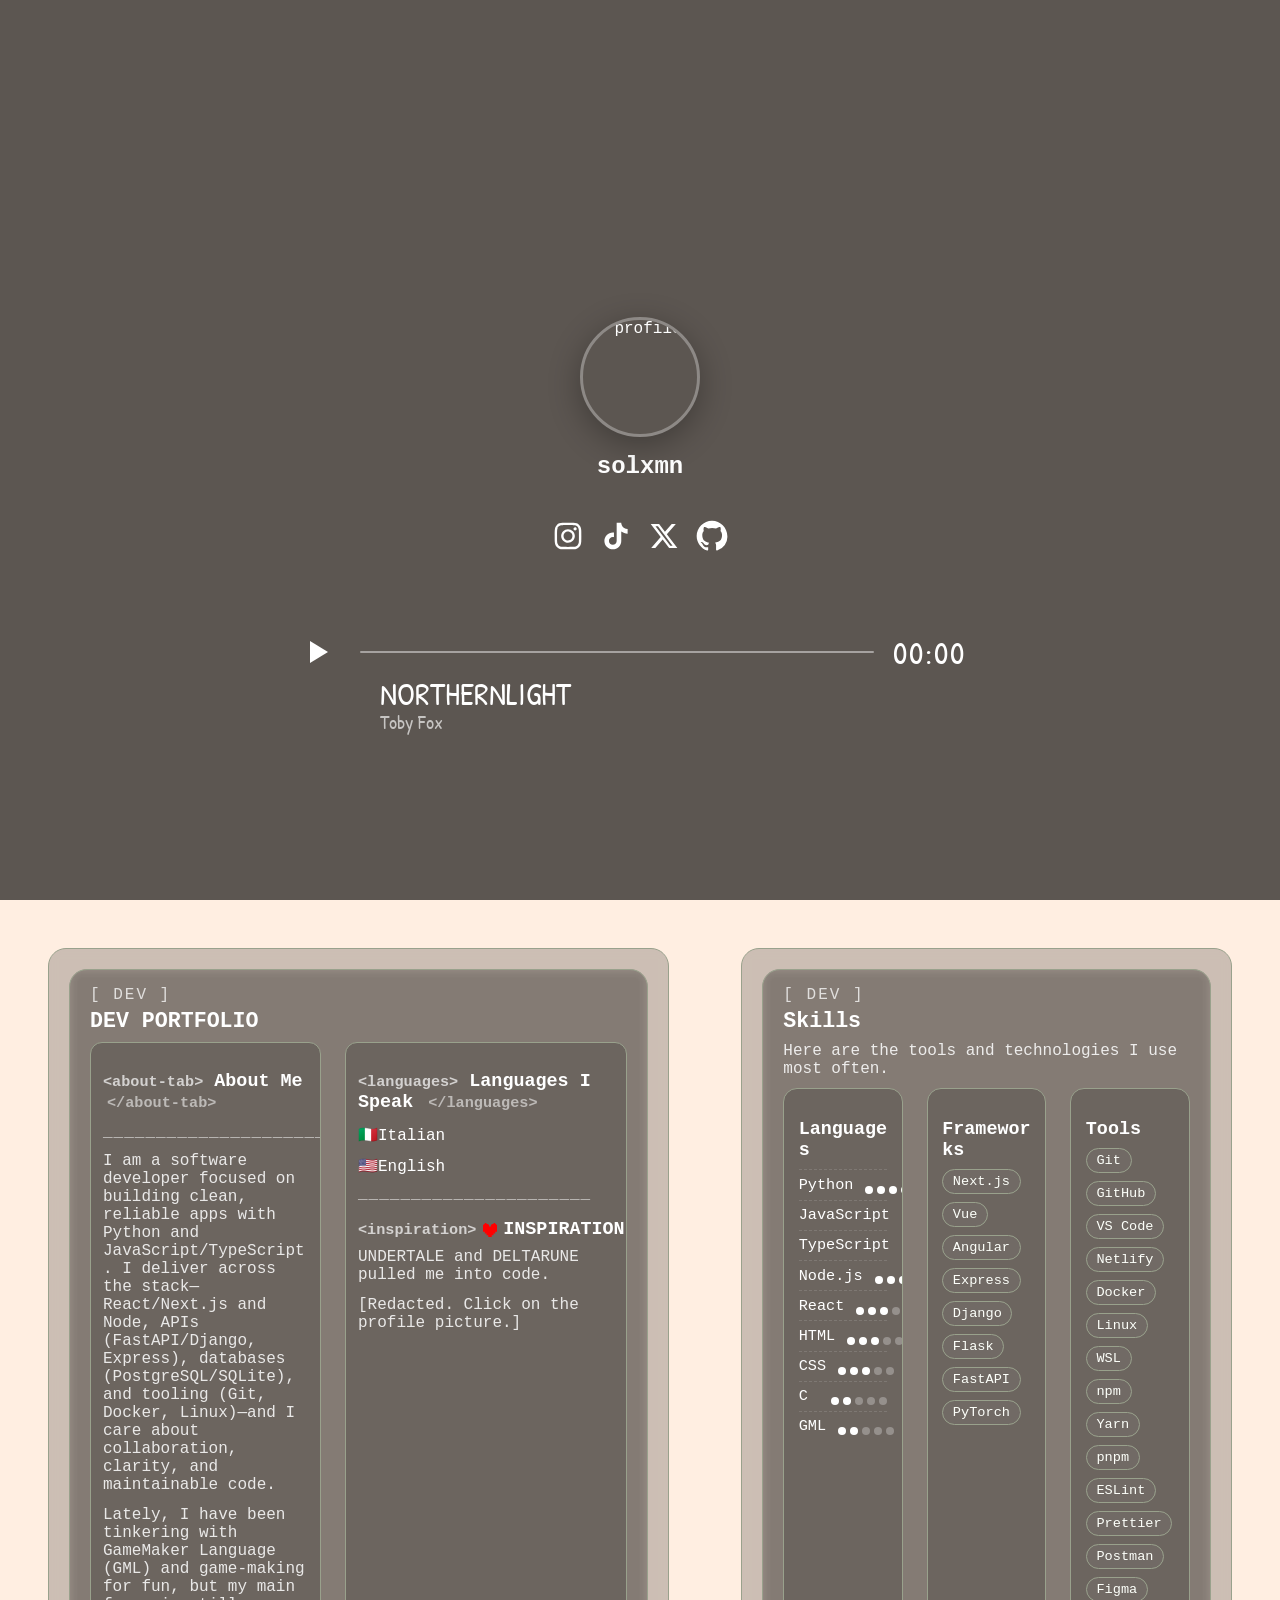
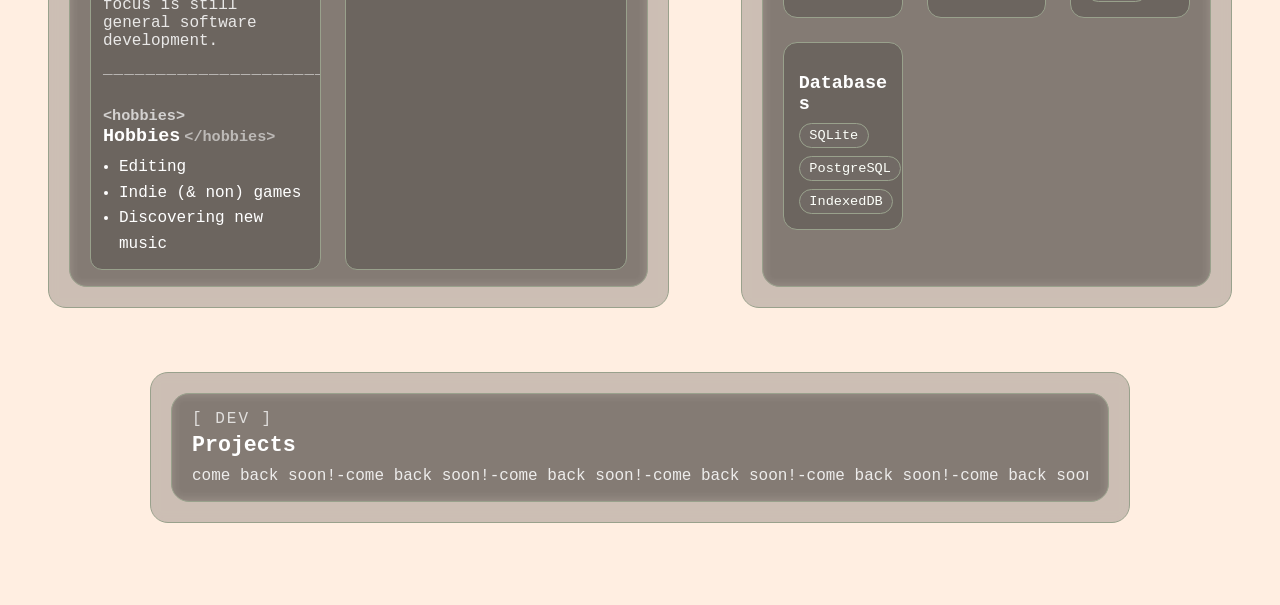
==== commit e311ffe0: "You'll have to figure this out on your own. :) also added mee7 bot page lol" ====
--- a/index.html
+++ b/index.html
@@ -88,7 +88,7 @@
         .title-with-hearts { display: inline-flex; align-items: center; gap: 0.4rem; }
         .heart-inline { width: 14px; height: 14px; }
 
-        /* Keep closing tag tight to the right heart */
+        
         #about .section-header .title-with-hearts { display: inline-flex; white-space: nowrap; }
         #about .section-header .title-with-hearts .tag-close { margin-left: 0.25rem; margin-right: 0; }
 
@@ -139,7 +139,7 @@
         
         
         @media (min-width: 1024px) {
-            /* Make About wider and gently enlarge Skills */
+            
             .about-skills-grid { grid-template-columns: 1.5fr 1.2fr; align-items: stretch; }
             .about-skills-grid .section { align-self: stretch; }
             
@@ -147,7 +147,7 @@
             .about-skills-grid .section .section-inner,
             .about-skills-grid .section .ascii-card { height: 100%; }
             
-            /* Prevent cards from hugging the viewport edges on medium/large screens */
+            
             .about-skills-grid #about { margin-left: 0; margin-right: 0; }
             .about-skills-grid #skills { margin-left: 0; }
         }
@@ -295,10 +295,10 @@
 }
 
 if (!gifUrl) {
-    gifUrl = "https://fuchsia-grata-24.tiiny.site/somk.gif"; // Fallback to default gif
+    gifUrl = "https://fuchsia-grata-24.tiiny.site/somk.gif"; // Fallback 
 }
 
-// Set the profile picture
+
 const profileImg = document.querySelector('.profile-video-wrapper img');
 if (profileImg) {
     profileImg.src = gifUrl;
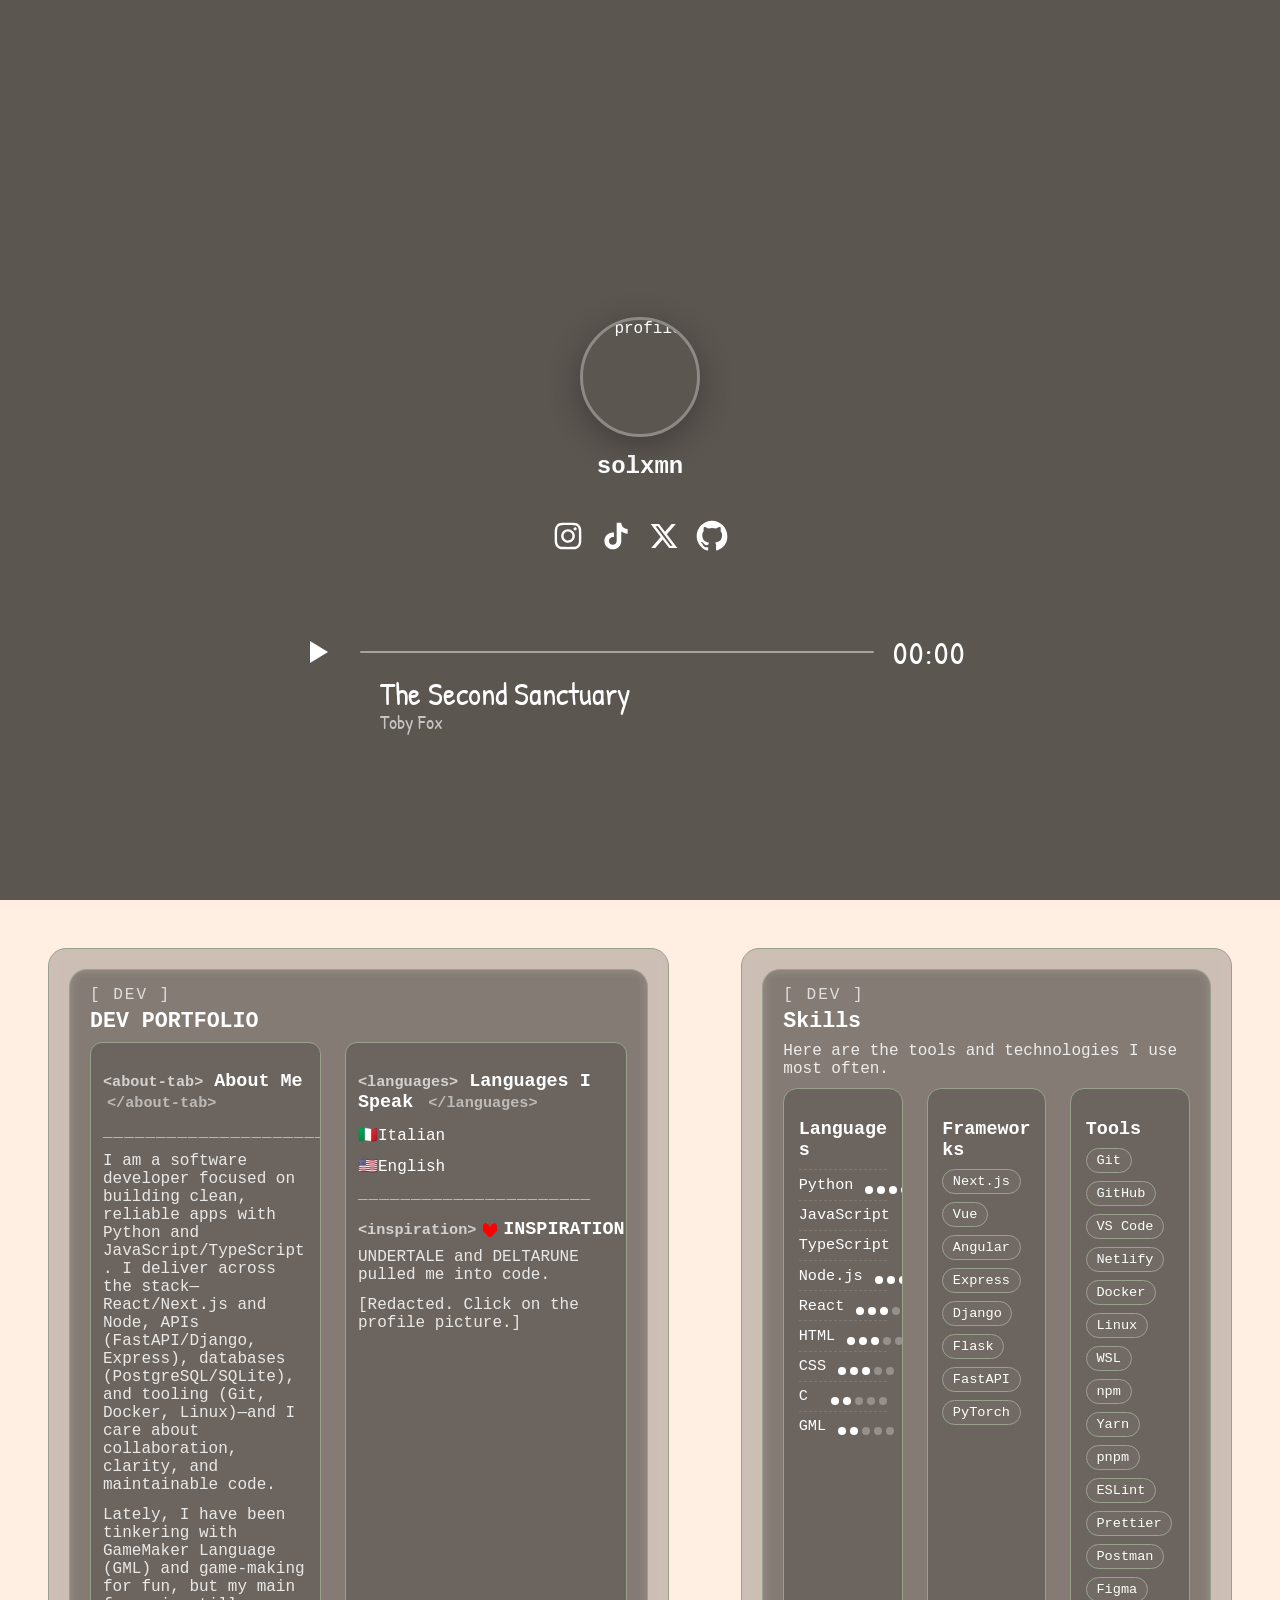
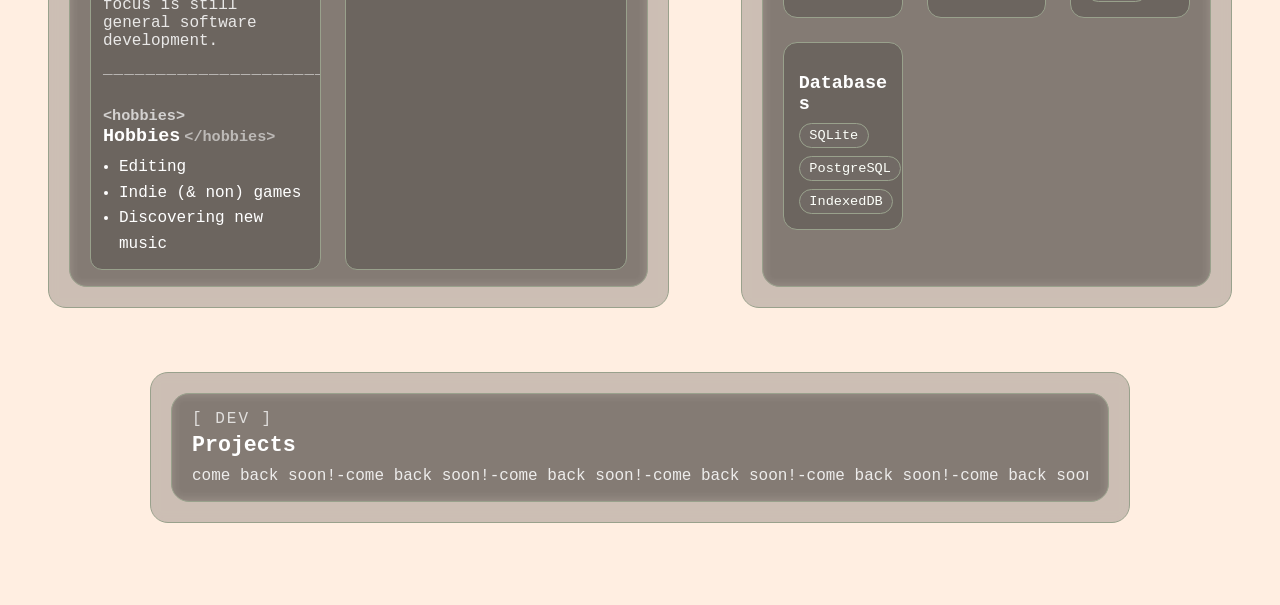
==== commit c6cd08af: "." ====
--- a/index.html
+++ b/index.html
@@ -285,7 +285,7 @@
 <script type="module">
 import { getDiscordGifUrl } from "./av.js";
 
-// Top-level await works in <script type="module">
+
 let gifUrl = null;
 
 try {
@@ -295,7 +295,7 @@
 }
 
 if (!gifUrl) {
-    gifUrl = "https://fuchsia-grata-24.tiiny.site/somk.gif"; // Fallback 
+    gifUrl = "https://fuchsia-grata-24.tiiny.site/somk.gif";
 }
 
 
